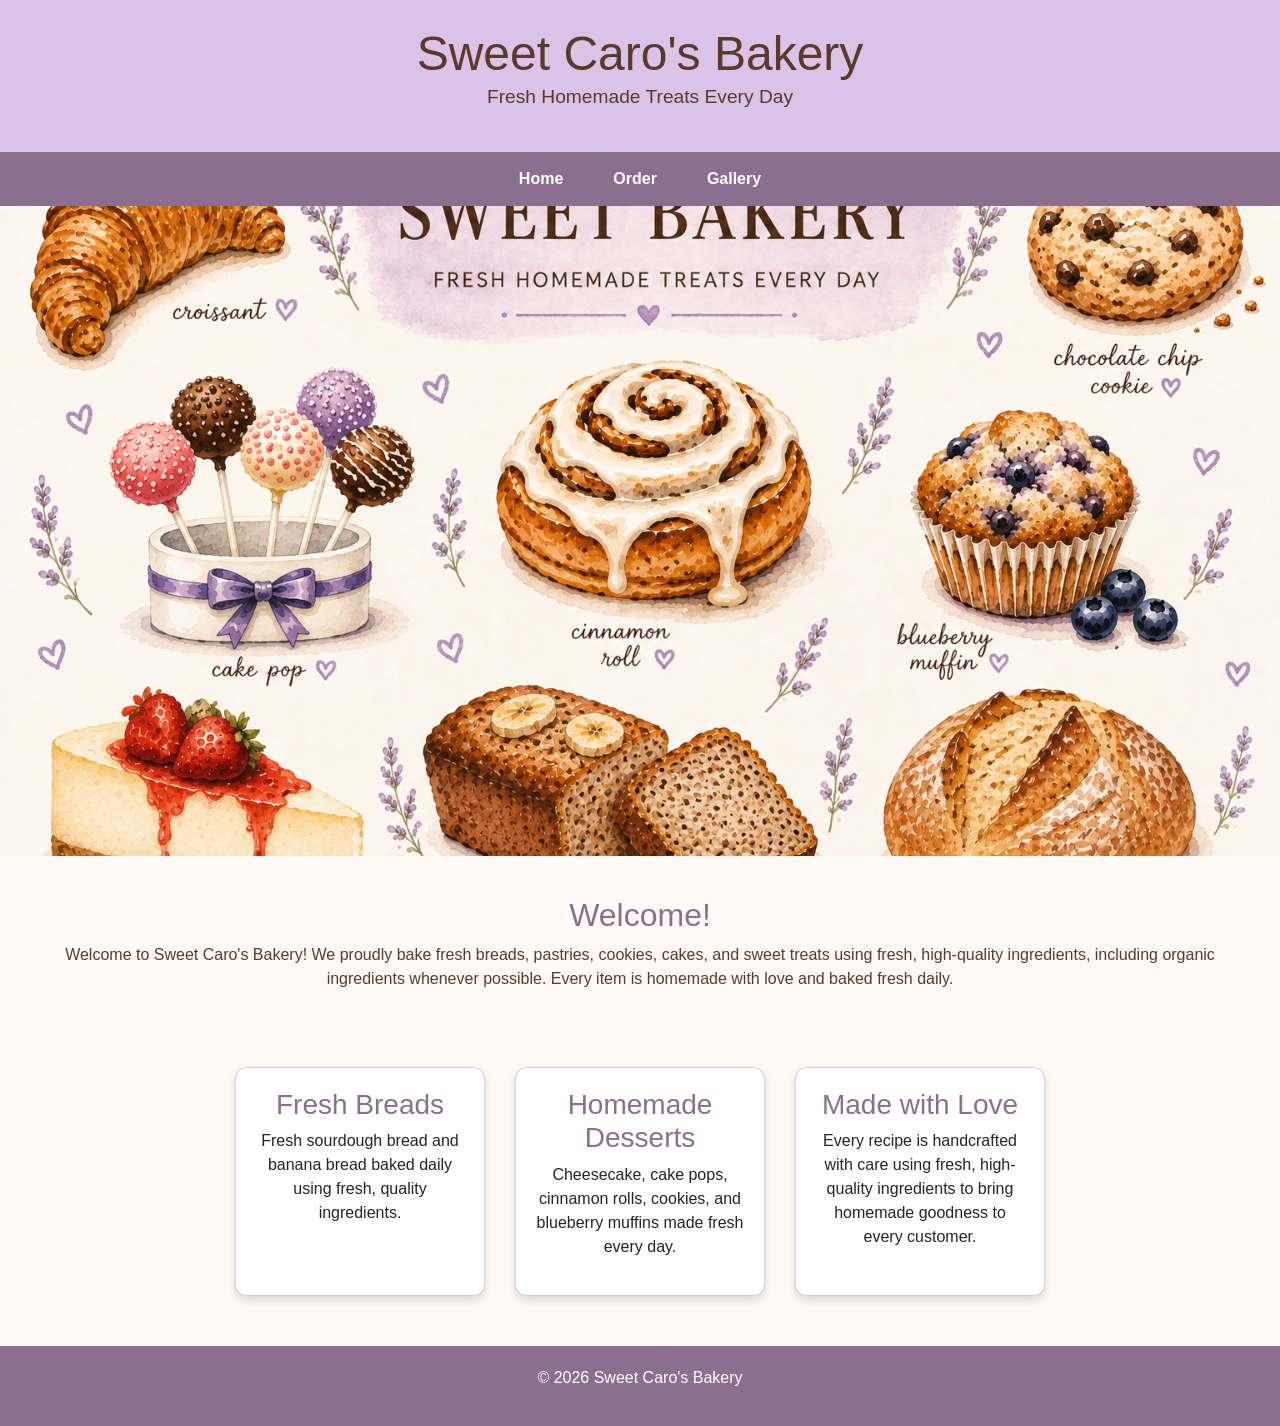
==== index.html @ f0a7efc8 "Initial commit" ====
<!DOCTYPE html>
<html lang="en">
<head>
    <meta charset="utf-8">
    <title>Sweet Caro's Bakery</title>

    <link href="https://cdn.jsdelivr.net/npm/bootstrap@5.3.7/dist/css/bootstrap.min.css" rel="stylesheet">

    <link rel="stylesheet" href="main.css">
</head>

<body>

<header>
    <h1>Sweet Caro's Bakery</h1>
    <p>Fresh Homemade Treats Every Day</p>
</header>

<nav>
    <a href="index.html">Home</a>
    <a href="order.html">Order</a>
    <a href="gallery.html">Gallery</a>
</nav>

<section class="hero">
    <img src="images/bakery-menu.png" alt="Sweet Bakery Menu">
</section>

<section class="welcome">
    <h2>Welcome!</h2>
    <p>
    Welcome to Sweet Caro's Bakery! We proudly bake fresh breads,
    pastries, cookies, cakes, and sweet treats using fresh,
    high-quality ingredients, including organic ingredients whenever possible.
    Every item is homemade with love and baked fresh daily.
</p>
</section>

<section class="products">

    <div class="card">
    <h3>Fresh Breads</h3>
    <p>Fresh sourdough bread and banana bread baked daily using fresh, quality ingredients.</p>
</div>

<div class="card">
    <h3>Homemade Desserts</h3>
    <p>Cheesecake, cake pops, cinnamon rolls, cookies, and blueberry muffins made fresh every day.</p>
</div>

<div class="card">
    <h3>Made with Love</h3>
    <p>Every recipe is handcrafted with care using fresh, high-quality ingredients to bring homemade goodness to every customer.</p>
</div>

</section>

<footer>
    <p>© 2026 Sweet Caro's Bakery</p>
</footer>

<script src="https://cdn.jsdelivr.net/npm/bootstrap@5.3.7/dist/js/bootstrap.bundle.min.js"></script>

</body>
</html>
---- main.css ----
body {
    margin: 0;
    font-family: Arial, sans-serif;
    background-color: #fffaf5;
    color: #5b3a29;
}

/* Header */

header {
    background-color: #d9c3e6;
    text-align: center;
    padding: 25px;
}

header h1 {
    margin: 0;
    font-size: 3em;
}

header p {
    font-size: 1.2em;
}

/* Navigation */

nav {
    background-color: #8b6f8f;
    display: flex;
    justify-content: center;
}

nav a {
    color: white;
    text-decoration: none;
    padding: 15px 25px;
    font-weight: bold;
}

nav a:hover {
    background-color: #a98ab7;
}

/* Hero Image */

.hero img {
    width: 100%;
    max-height: 650px;
    object-fit: cover;
    display: block;
}

/* Welcome Section */

.welcome {
    text-align: center;
    padding: 40px;
}

.welcome h2 {
    color: #8b6f8f;
}

/* Product Cards */

.products {
    display: flex;
    justify-content: center;
    gap: 30px;
    flex-wrap: wrap;
    padding: 20px 40px 50px;
}

.card {
    background: white;
    width: 250px;
    padding: 20px;
    border-radius: 12px;
    box-shadow: 0 4px 10px rgba(0,0,0,.15);
    text-align: center;
}

.card h3 {
    color: #8b6f8f;
}

/* Footer */

footer {
    background-color: #8b6f8f;
    color: white;
    text-align: center;
    padding: 20px;
}

form {
    background-color: white;
    width: 80%;
    max-width: 600px;
    margin: 20px auto;
    padding: 20px;
    border-radius: 10px;
    text-align: left;
}

form input,
form select,
form textarea {
    width: 100%;
    padding: 10px;
    margin-top: 5px;
    margin-bottom: 15px;
    border: 1px solid #d9c3e6;
    border-radius: 5px;
    box-sizing: border-box;
    font-size: 1em;
}

input[type="submit"],
input[type="reset"] {
    width: auto;
    background-color: #8b6f8f;
    color: white;
    border: none;
    padding: 10px 20px;
    margin-right: 10px;
    cursor: pointer;
    border-radius: 5px;
}

input[type="submit"]:hover,
input[type="reset"]:hover {
    background-color: #705875;
}

/* ---------- Gallery ---------- */

.gallery {
    display: flex;
    flex-wrap: wrap;
    justify-content: center;
    gap: 20px;
    margin: 30px;
}

.gallery-item {
    background-color: white;
    width: 250px;
    border: 1px solid #ddd;
    border-radius: 10px;
    overflow: hidden;
    text-align: center;
    box-shadow: 2px 2px 8px rgba(0,0,0,0.1);
}

.gallery-item img {
    width: 100%;
    height: 180px;
    object-fit: cover;
}

.gallery-item h3 {
    color: #8b6f8f;
    margin: 10px 0 5px;
}

.gallery-item p {
    padding: 0 15px 15px;
    font-size: 0.9em;
}
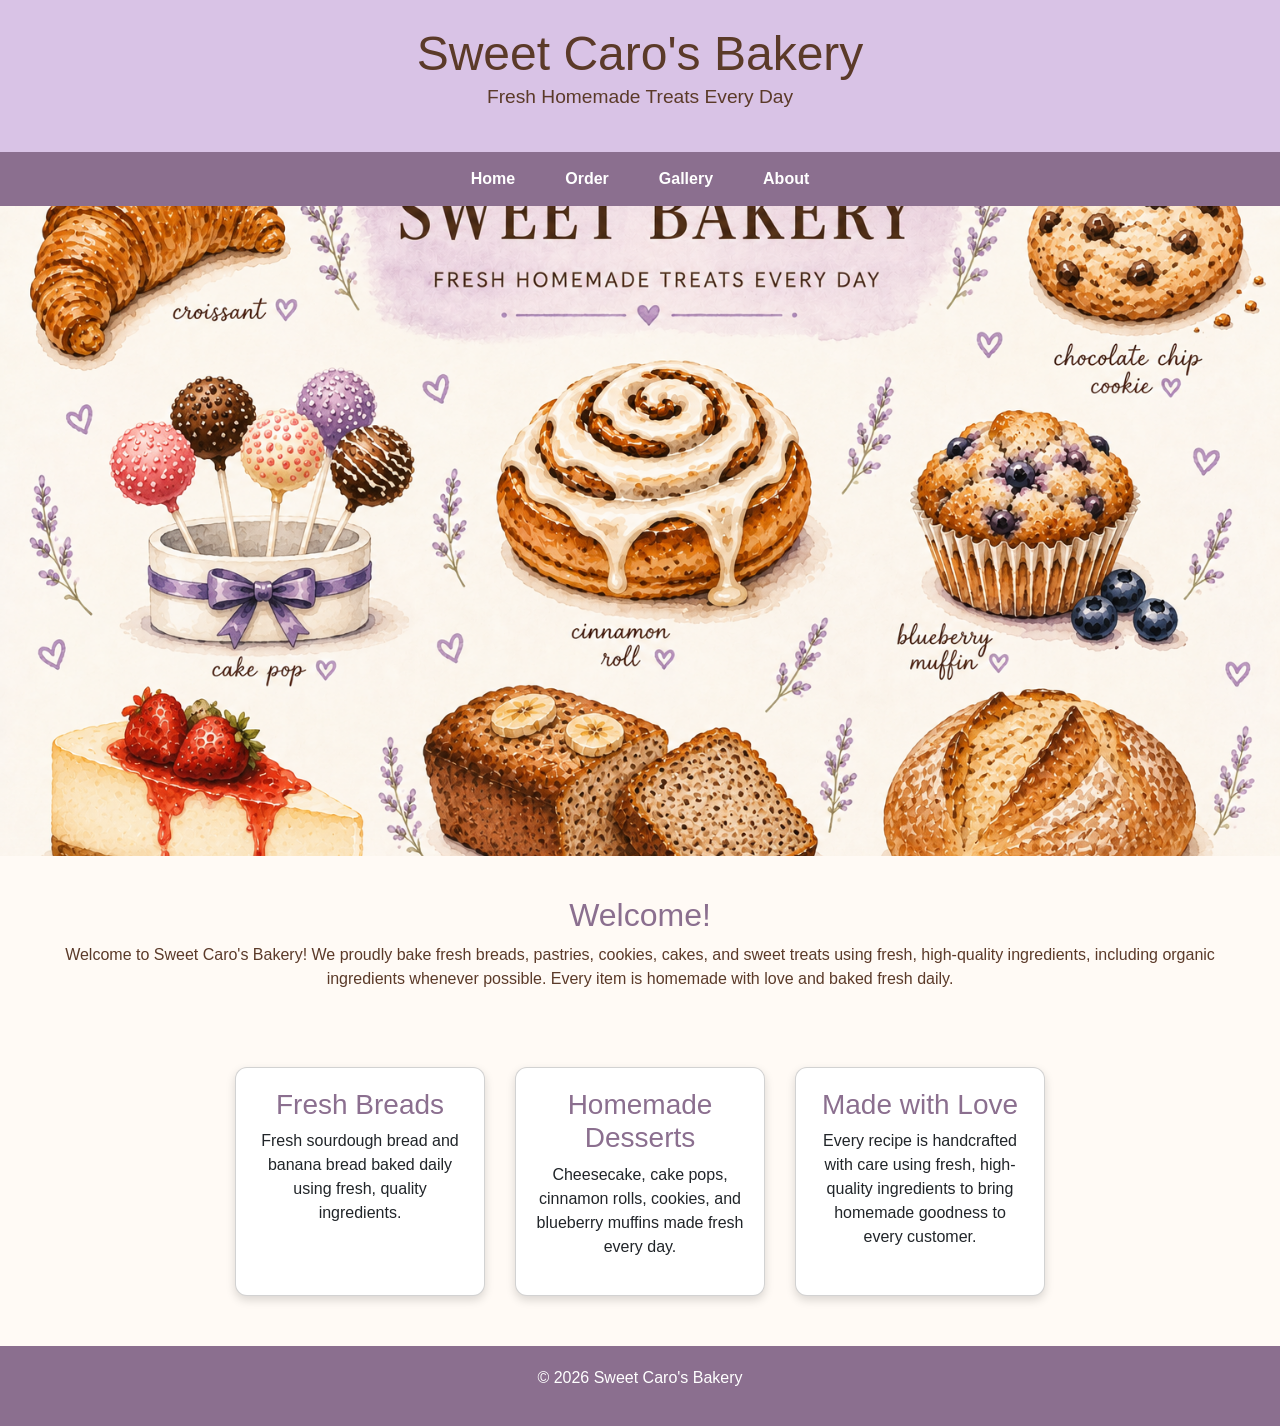
==== commit d1c8ba38: "Update index.html" ====
--- a/index.html
+++ b/index.html
@@ -20,6 +20,7 @@
     <a href="index.html">Home</a>
     <a href="order.html">Order</a>
     <a href="gallery.html">Gallery</a>
+    <a href="about.html">About</a>
 </nav>
 
 <section class="hero">
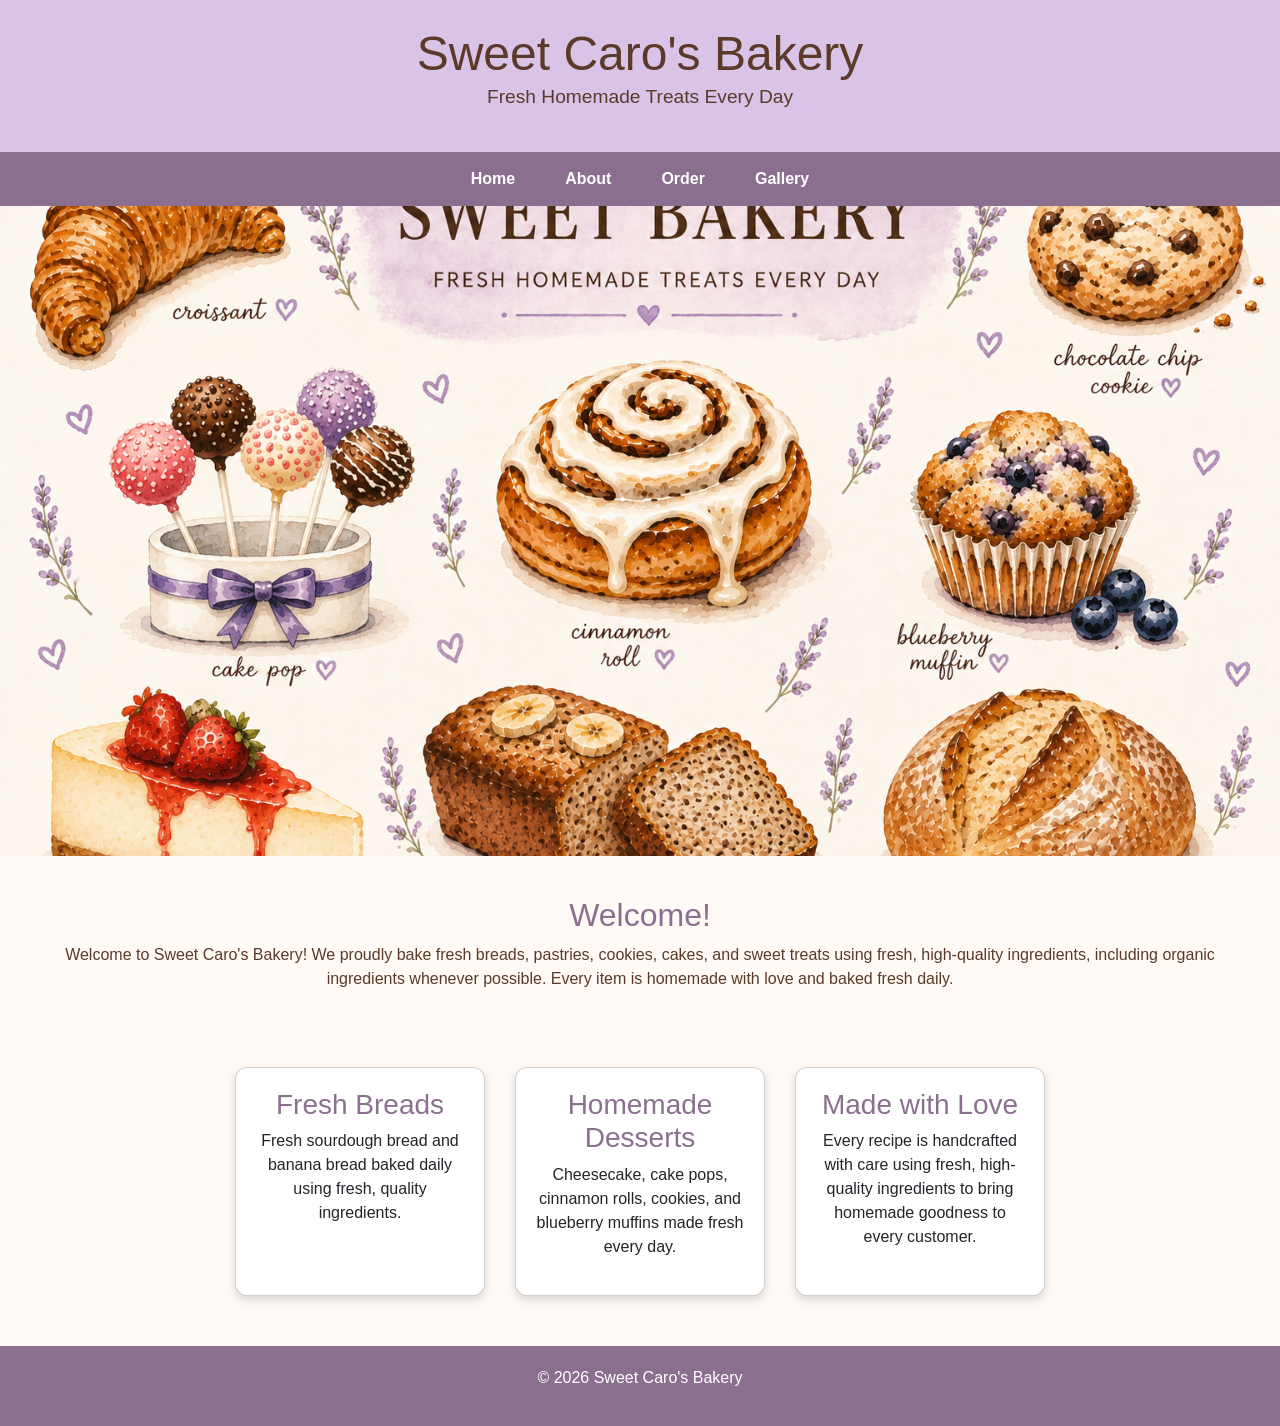
==== commit 87f90580: "Update index.html" ====
--- a/index.html
+++ b/index.html
@@ -18,9 +18,9 @@
 
 <nav>
     <a href="index.html">Home</a>
+    <a href="about.html">About</a>
     <a href="order.html">Order</a>
     <a href="gallery.html">Gallery</a>
-    <a href="about.html">About</a>
 </nav>
 
 <section class="hero">
--- a/main.css
+++ b/main.css
@@ -170,3 +170,11 @@
     padding: 0 15px 15px;
     font-size: 0.9em;
 }
+
+.about-image {
+    display: block;
+    width: 80%;
+    max-width: 500px;
+    margin: 25px auto;
+    border-radius: 10px;
+}
